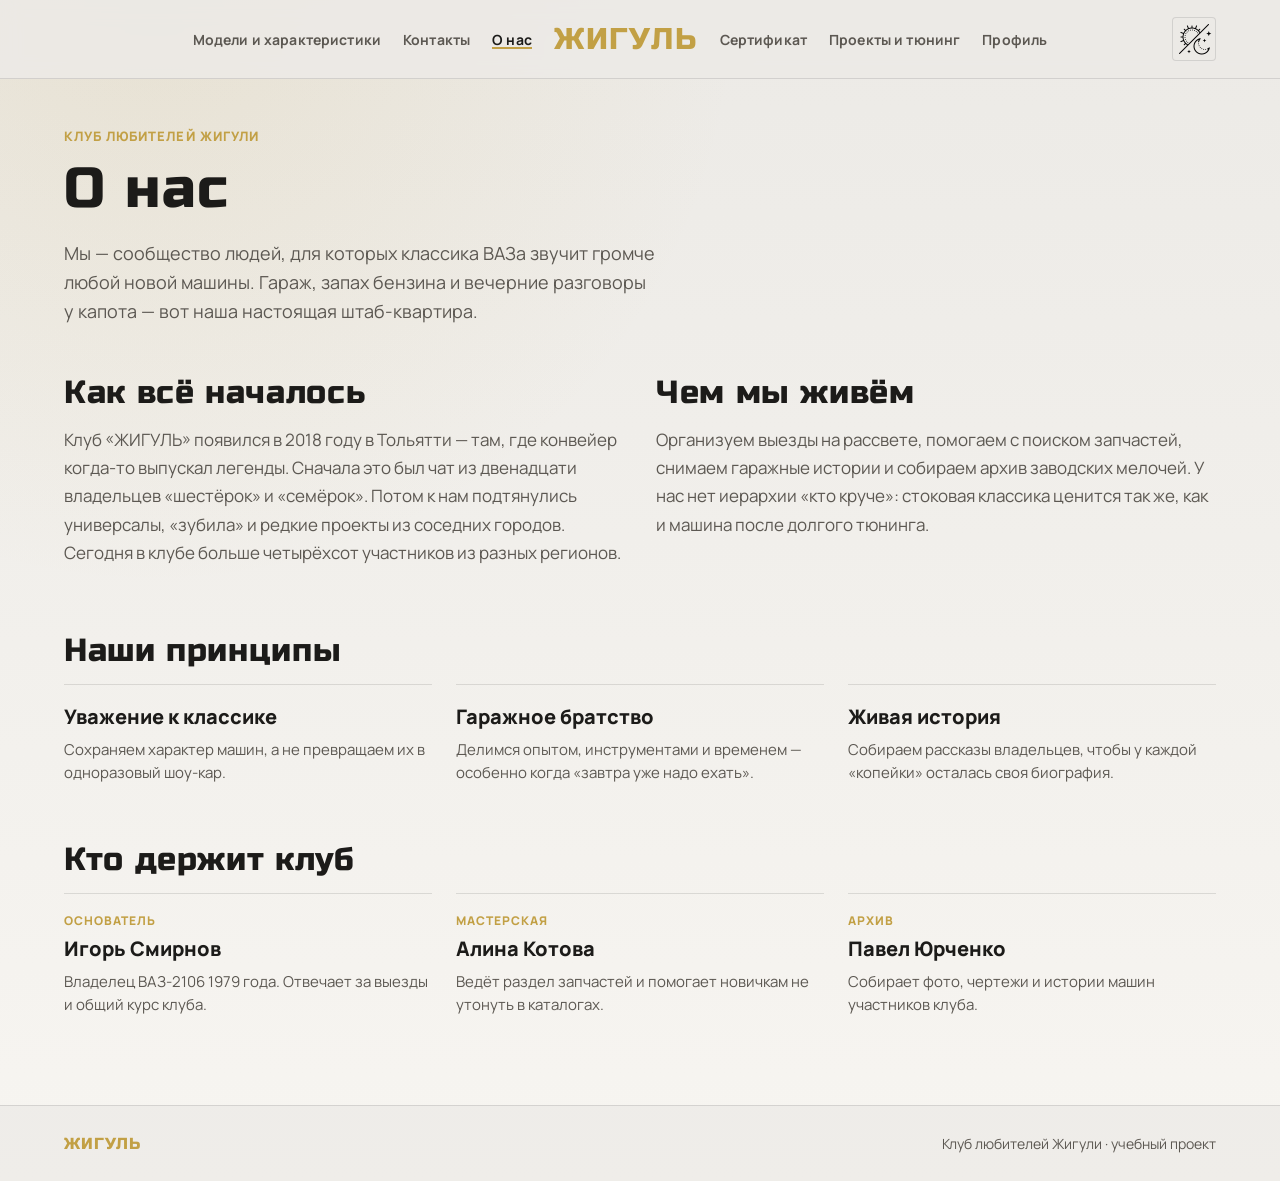
==== html/about.html @ 9cc7e5f6 "Initial commit: Zhiguli club site" ====
<!DOCTYPE html>
<html lang="ru">

<head>
    <meta charset="UTF-8">
    <meta name="viewport" content="width=device-width, initial-scale=1.0">
    <title>О нас | Клуб любителей Жигули</title>
    <link rel="preconnect" href="https://fonts.googleapis.com">
    <link rel="preconnect" href="https://fonts.gstatic.com" crossorigin>
    <link href="https://fonts.googleapis.com/css2?family=Manrope:wght@400;500;700;800&family=Russo+One&display=swap"
        rel="stylesheet">
    <link rel="stylesheet" href="../css/style.css">
    <link rel="stylesheet" href="../css/pages.css">
</head>

<body>
    <header class="header">
        <div class="container header__inner">
            <nav class="header__nav" aria-label="Основная навигация">
                <a href="./main.html#models" class="header__link">Модели и характеристики</a>
                <a href="./contacts.html" class="header__link">Контакты</a>
                <a href="./about.html" class="header__link header__link--active">О нас</a>
                <a href="./main.html" class="header__logo">ЖИГУЛЬ</a>
                <a href="#" class="header__link">Сертификат</a>
                <a href="#" class="header__link">Проекты и тюнинг</a>
                <a href="./profil.html" class="header__link">Профиль</a>
            </nav>
            <button type="button" class="header__theme" id="themeBtn" aria-label="Сменить тему"></button>
        </div>
    </header>

    <main class="main">
        <section class="page">
            <div class="container">
                <p class="page__eyebrow">Клуб любителей Жигули</p>
                <h1 class="page__title">О нас</h1>
                <p class="page__lead">
                    Мы — сообщество людей, для которых классика ВАЗа звучит громче
                    любой новой машины. Гараж, запах бензина и вечерние разговоры
                    у капота — вот наша настоящая штаб-квартира.
                </p>
            </div>
        </section>

        <section class="story">
            <div class="container story__grid">
                <article class="story__block">
                    <h2 class="story__title">Как всё началось</h2>
                    <p class="story__text">
                        Клуб «ЖИГУЛЬ» появился в 2018 году в Тольятти — там, где
                        конвейер когда-то выпускал легенды. Сначала это был чат
                        из двенадцати владельцев «шестёрок» и «семёрок». Потом
                        к нам подтянулись универсалы, «зубила» и редкие проекты
                        из соседних городов. Сегодня в клубе больше четырёхсот
                        участников из разных регионов.
                    </p>
                </article>

                <article class="story__block">
                    <h2 class="story__title">Чем мы живём</h2>
                    <p class="story__text">
                        Организуем выезды на рассвете, помогаем с поиском запчастей,
                        снимаем гаражные истории и собираем архив заводских мелочей.
                        У нас нет иерархии «кто круче»: стоковая классика ценится
                        так же, как и машина после долгого тюнинга.
                    </p>
                </article>
            </div>
        </section>

        <section class="values">
            <div class="container">
                <h2 class="values__title">Наши принципы</h2>
                <ul class="values__list">
                    <li class="values__item">
                        <h3 class="values__name">Уважение к классике</h3>
                        <p class="values__text">Сохраняем характер машин, а не превращаем их в одноразовый шоу-кар.</p>
                    </li>
                    <li class="values__item">
                        <h3 class="values__name">Гаражное братство</h3>
                        <p class="values__text">Делимся опытом, инструментами и временем — особенно когда «завтра уже надо ехать».</p>
                    </li>
                    <li class="values__item">
                        <h3 class="values__name">Живая история</h3>
                        <p class="values__text">Собираем рассказы владельцев, чтобы у каждой «копейки» осталась своя биография.</p>
                    </li>
                </ul>
            </div>
        </section>

        <section class="team">
            <div class="container">
                <h2 class="team__title">Кто держит клуб</h2>
                <ul class="team__list">
                    <li class="team__item">
                        <p class="team__role">Основатель</p>
                        <h3 class="team__name">Игорь Смирнов</h3>
                        <p class="team__text">Владелец ВАЗ-2106 1979 года. Отвечает за выезды и общий курс клуба.</p>
                    </li>
                    <li class="team__item">
                        <p class="team__role">Мастерская</p>
                        <h3 class="team__name">Алина Котова</h3>
                        <p class="team__text">Ведёт раздел запчастей и помогает новичкам не утонуть в каталогах.</p>
                    </li>
                    <li class="team__item">
                        <p class="team__role">Архив</p>
                        <h3 class="team__name">Павел Юрченко</h3>
                        <p class="team__text">Собирает фото, чертежи и истории машин участников клуба.</p>
                    </li>
                </ul>
            </div>
        </section>
    </main>

    <footer class="footer">
        <div class="container footer__inner">
            <span class="footer__brand">ЖИГУЛЬ</span>
            <span class="footer__note">Клуб любителей Жигули · учебный проект</span>
        </div>
    </footer>

    <script src="../js/theme.js"></script>
</body>

</html>
---- css/style.css ----
:root {
    --bg: #eceae6;
    --bg-elevated: #f7f5f1;
    --text: #1c1b19;
    --text-muted: #5c5852;
    --accent: #c2a045;
    --accent-strong: #a8862f;
    --line: rgba(28, 27, 25, 0.12);
    --header-bg: rgba(236, 234, 230, 0.88);
    --font-display: "Russo One", sans-serif;
    --font-body: "Manrope", sans-serif;
    --shadow: 0 18px 40px rgba(0, 0, 0, 0.22);
    --radius: 4px;
}

body.theme--dark {
    --bg: #141312;
    --bg-elevated: #1d1c1a;
    --text: #f2efe8;
    --text-muted: #b0aaa0;
    --accent: #d4af37;
    --accent-strong: #e0c15c;
    --line: rgba(242, 239, 232, 0.12);
    --header-bg: rgba(20, 19, 18, 0.86);
}

* {
    box-sizing: border-box;
}

html {
    scroll-behavior: smooth;
}

body {
    margin: 0;
    font-family: var(--font-body);
    color: var(--text);
    background:
        radial-gradient(circle at 12% 0%, rgba(194, 160, 69, 0.12), transparent 36%),
        linear-gradient(180deg, var(--bg) 0%, var(--bg-elevated) 100%);
    min-height: 100vh;
    transition: background-color 0.25s ease, color 0.25s ease;
}

img {
    max-width: 100%;
    display: block;
}

a {
    text-decoration: none;
    color: inherit;
}

.container {
    width: 100%;
    max-width: 1200px;
    margin: 0 auto;
    padding: 0 24px;
    position: relative;
}

/* Header */

.header {
    position: sticky;
    top: 0;
    z-index: 20;
    background: var(--header-bg);
    backdrop-filter: blur(10px);
    border-bottom: 1px solid var(--line);
}

.header__inner {
    display: flex;
    align-items: center;
    justify-content: center;
    min-height: 78px;
    gap: 16px;
    padding-right: 64px;
}

.header__nav {
    display: flex;
    align-items: center;
    justify-content: center;
    flex-wrap: wrap;
    gap: 14px 22px;
}

.header__logo {
    font-family: var(--font-display);
    font-size: 30px;
    letter-spacing: 0.06em;
    color: var(--accent);
    transition: transform 0.25s ease, color 0.2s ease;
}

.header__logo:hover {
    transform: translateY(-1px);
    color: var(--accent-strong);
}

.header__link {
    font-size: 14px;
    font-weight: 700;
    letter-spacing: 0.01em;
    color: var(--text-muted);
    transition: color 0.2s ease, transform 0.2s ease;
    white-space: nowrap;
}

.header__link:hover {
    color: var(--text);
    transform: translateY(-1px);
}

.header__link--active {
    color: var(--text);
    box-shadow: inset 0 -2px 0 var(--accent);
}

.header__theme {
    position: absolute;
    right: 24px;
    top: 50%;
    transform: translateY(-50%);
    width: 44px;
    height: 44px;
    border: 1px solid var(--line);
    border-radius: var(--radius);
    background-color: transparent;
    background-image: url(../assets/icons8-день-и-ночь-80.png);
    background-size: 40px 40px;
    background-repeat: no-repeat;
    background-position: center;
    cursor: pointer;
    transition: border-color 0.2s ease, transform 0.2s ease;
}

.header__theme:hover {
    border-color: var(--accent);
    transform: translateY(-50%) scale(1.04);
}

/* Hero */

.hero {
    padding: 36px 0 28px;
}

.hero__container {
    display: grid;
    grid-template-columns: minmax(0, 1.35fr) minmax(280px, 0.9fr);
    gap: 40px;
    align-items: center;
}

.hero__slider {
    min-width: 0;
}

.hero__content {
    max-width: 420px;
}

.hero__brand {
    margin: 0 0 10px;
    font-family: var(--font-display);
    font-size: clamp(40px, 5vw, 64px);
    line-height: 0.95;
    letter-spacing: 0.04em;
    color: var(--accent);
    animation: riseIn 0.7s ease both;
}

.hero__title {
    margin: 0 0 14px;
    font-family: var(--font-display);
    font-size: clamp(26px, 3vw, 36px);
    font-weight: 400;
    letter-spacing: 0.02em;
    animation: riseIn 0.7s ease 0.06s both;
}

.hero__lead {
    margin: 0;
    font-size: 17px;
    line-height: 1.55;
    color: var(--text-muted);
    animation: riseIn 0.7s ease 0.12s both;
}

.hero__actions {
    margin-top: 24px;
    animation: riseIn 0.7s ease 0.18s both;
}

.hero__btn {
    display: inline-flex;
    align-items: center;
    justify-content: center;
    min-height: 46px;
    padding: 0 20px;
    border: 1px solid var(--accent);
    background: var(--accent);
    color: #17150f;
    font-size: 14px;
    font-weight: 800;
    letter-spacing: 0.04em;
    text-transform: uppercase;
    transition: background-color 0.2s ease, color 0.2s ease, transform 0.2s ease;
}

.hero__btn:hover {
    background: transparent;
    color: var(--text);
    transform: translateY(-2px);
}

/* Slider */

.slider {
    position: relative;
    overflow: hidden;
    box-shadow: var(--shadow);
    background: #111;
}

.slider__track {
    display: flex;
    transition: transform 0.7s cubic-bezier(0.22, 1, 0.36, 1);
}

.slider__slide {
    position: relative;
    min-width: 100%;
    overflow: hidden;
}

.slider__slide img {
    width: 100%;
    aspect-ratio: 16 / 10;
    object-fit: cover;
    object-position: center;
    transform: scale(1.03);
    transition: transform 5s ease;
}

.slider__slide--active img {
    transform: scale(1);
}

.slider__pagination {
    position: absolute;
    right: 16px;
    bottom: 16px;
    display: flex;
    gap: 8px;
    z-index: 2;
}

.slider__bar {
    width: 56px;
    height: 3px;
    padding: 0;
    border: none;
    border-radius: 999px;
    background: rgba(255, 255, 255, 0.35);
    overflow: hidden;
    cursor: pointer;
}

.slider__bar::after {
    content: "";
    display: block;
    width: 0;
    height: 100%;
    background: #fff;
}

.slider__bar--active::after {
    animation: fillBar 4s linear forwards;
}

.slider__name {
    margin: 12px 0 0;
    font-size: 13px;
    font-weight: 700;
    letter-spacing: 0.06em;
    text-transform: uppercase;
    color: var(--text-muted);
}

@keyframes fillBar {
    from {
        width: 0;
    }

    to {
        width: 100%;
    }
}

@keyframes riseIn {
    from {
        opacity: 0;
        transform: translateY(14px);
    }

    to {
        opacity: 1;
        transform: translateY(0);
    }
}

/* Models */

.models {
    padding: 64px 0 48px;
}

.models__title,
.about__title {
    margin: 0 0 12px;
    font-family: var(--font-display);
    font-size: clamp(28px, 4vw, 40px);
    font-weight: 400;
    letter-spacing: 0.03em;
}

.models__lead,
.about__text {
    margin: 0;
    max-width: 52ch;
    font-size: 18px;
    line-height: 1.6;
    color: var(--text-muted);
}

.models__list {
    list-style: none;
    margin: 36px 0 0;
    padding: 0;
    display: grid;
    grid-template-columns: repeat(3, minmax(0, 1fr));
    gap: 28px;
}

.models__link {
    display: grid;
    gap: 12px;
    transition: transform 0.25s ease;
}

.models__link:hover {
    transform: translateY(-6px);
}

.models__image {
    width: 100%;
    aspect-ratio: 4 / 3;
    object-fit: cover;
    box-shadow: var(--shadow);
    filter: saturate(0.92);
    transition: filter 0.25s ease, box-shadow 0.25s ease;
}

.models__link:hover .models__image {
    filter: saturate(1.05);
    box-shadow: 0 22px 48px rgba(0, 0, 0, 0.28);
}

.models__name {
    font-family: var(--font-display);
    font-size: 22px;
    letter-spacing: 0.03em;
}

.models__meta {
    font-size: 14px;
    font-weight: 500;
    color: var(--text-muted);
}

/* About */

.about {
    padding: 24px 0 88px;
}

.about__inner {
    padding-top: 40px;
    border-top: 1px solid var(--line);
}

.about__btn {
    display: inline-flex;
    align-items: center;
    justify-content: center;
    margin-top: 24px;
    min-height: 46px;
    padding: 0 20px;
    border: 1px solid var(--accent);
    background: var(--accent);
    color: #17150f;
    font-size: 14px;
    font-weight: 800;
    letter-spacing: 0.04em;
    text-transform: uppercase;
    transition: background-color 0.2s ease, color 0.2s ease, transform 0.2s ease;
}

.about__btn:hover {
    background: transparent;
    color: var(--text);
    transform: translateY(-2px);
}

/* Footer */

.footer {
    border-top: 1px solid var(--line);
    padding: 28px 0;
    background: rgba(0, 0, 0, 0.03);
}

body.theme--dark .footer {
    background: rgba(255, 255, 255, 0.02);
}

.footer__inner {
    display: flex;
    align-items: center;
    justify-content: space-between;
    gap: 16px;
    flex-wrap: wrap;
}

.footer__brand {
    font-family: var(--font-display);
    letter-spacing: 0.06em;
    color: var(--accent);
}

.footer__note {
    font-size: 14px;
    color: var(--text-muted);
}

@media (max-width: 1100px) {
    .header__link {
        font-size: 13px;
    }

    .header__nav {
        gap: 10px 14px;
    }
}

@media (max-width: 960px) {
    .hero__container {
        grid-template-columns: 1fr;
        gap: 28px;
    }

    .hero__content {
        max-width: none;
    }

    .models__list {
        grid-template-columns: 1fr;
    }
}

@media (max-width: 720px) {
    .header__inner {
        justify-content: flex-start;
        padding-right: 72px;
        min-height: auto;
        padding-top: 14px;
        padding-bottom: 14px;
    }

    .header__nav {
        justify-content: flex-start;
    }

    .header__logo {
        order: -1;
        width: 100%;
        font-size: 24px;
    }

    .header__theme {
        right: 16px;
        top: 22px;
        transform: none;
    }

    .header__theme:hover {
        transform: scale(1.04);
    }
}

@media (prefers-reduced-motion: reduce) {
    html {
        scroll-behavior: auto;
    }

    .hero__brand,
    .hero__title,
    .hero__lead,
    .hero__actions,
    .slider__track,
    .slider__slide img,
    .models__link,
    .models__image {
        animation: none !important;
        transition: none !important;
    }
}
---- css/pages.css ----
.page {
    padding: 48px 0 24px;
}

.page__eyebrow {
    margin: 0 0 10px;
    font-size: 13px;
    font-weight: 800;
    letter-spacing: 0.08em;
    text-transform: uppercase;
    color: var(--accent);
}

.page__title {
    margin: 0 0 16px;
    font-family: var(--font-display);
    font-size: clamp(36px, 5vw, 56px);
    font-weight: 400;
    letter-spacing: 0.03em;
}

.page__lead {
    margin: 0;
    max-width: 54ch;
    font-size: 18px;
    line-height: 1.6;
    color: var(--text-muted);
}

/* About */

.story {
    padding: 24px 0 16px;
}

.story__grid {
    display: grid;
    grid-template-columns: repeat(2, minmax(0, 1fr));
    gap: 32px;
}

.story__title,
.values__title,
.team__title,
.contacts__title,
.feedback__title {
    margin: 0 0 14px;
    font-family: var(--font-display);
    font-size: clamp(24px, 3vw, 32px);
    font-weight: 400;
    letter-spacing: 0.02em;
}

.story__text {
    margin: 0;
    font-size: 17px;
    line-height: 1.65;
    color: var(--text-muted);
}

.values {
    padding: 48px 0;
}

.values__list,
.team__list,
.contacts__list {
    list-style: none;
    margin: 0;
    padding: 0;
}

.values__list {
    display: grid;
    grid-template-columns: repeat(3, minmax(0, 1fr));
    gap: 24px;
    margin-top: 8px;
}

.values__item,
.team__item {
    padding-top: 18px;
    border-top: 1px solid var(--line);
}

.values__name,
.team__name {
    margin: 0 0 8px;
    font-size: 20px;
    font-weight: 800;
}

.values__text,
.team__text {
    margin: 0;
    font-size: 15px;
    line-height: 1.55;
    color: var(--text-muted);
}

.team {
    padding: 8px 0 88px;
}

.team__list {
    display: grid;
    grid-template-columns: repeat(3, minmax(0, 1fr));
    gap: 24px;
    margin-top: 8px;
}

.team__role {
    margin: 0 0 6px;
    font-size: 12px;
    font-weight: 800;
    letter-spacing: 0.08em;
    text-transform: uppercase;
    color: var(--accent);
}

/* Contacts */

.contacts {
    padding: 24px 0 88px;
}

.contacts__grid {
    display: grid;
    grid-template-columns: minmax(0, 1fr) minmax(280px, 420px);
    gap: 40px;
    align-items: start;
}

.contacts__item {
    padding: 16px 0;
    border-bottom: 1px solid var(--line);
    display: grid;
    gap: 6px;
}

.contacts__label {
    font-size: 12px;
    font-weight: 800;
    letter-spacing: 0.08em;
    text-transform: uppercase;
    color: var(--accent);
}

.contacts__value {
    font-size: 17px;
    font-weight: 600;
    line-height: 1.45;
}

.contacts__value--link {
    transition: color 0.2s ease;
}

.contacts__value--link:hover {
    color: var(--accent);
}

.contacts__note {
    margin-top: 24px;
    padding: 18px 0 0;
    border-top: 1px solid var(--line);
}

.contacts__note-text {
    margin: 0;
    font-size: 15px;
    line-height: 1.55;
    color: var(--text-muted);
}

.feedback {
    padding: 28px;
    border: 1px solid var(--line);
    background: var(--bg-elevated);
}

.feedback__group {
    margin-bottom: 16px;
}

.feedback__label {
    display: block;
    margin-bottom: 8px;
    font-size: 14px;
    font-weight: 700;
}

.feedback__input {
    width: 100%;
    padding: 12px 14px;
    border: 1px solid var(--line);
    border-radius: var(--radius);
    background: transparent;
    color: var(--text);
    font: inherit;
    transition: border-color 0.2s ease;
}

.feedback__input:focus {
    outline: none;
    border-color: var(--accent);
}

.feedback__select {
    cursor: pointer;
}

.feedback__textarea {
    min-height: 120px;
    resize: vertical;
}

.feedback__error {
    margin: 0 0 12px;
    color: #c44848;
    font-size: 14px;
}

.feedback__success {
    margin: 0 0 12px;
    color: #2f7a45;
    font-size: 14px;
    font-weight: 700;
}

body.theme--dark .feedback__error {
    color: #ff7b7b;
}

body.theme--dark .feedback__success {
    color: #7dcea0;
}

.feedback__submit {
    width: 100%;
    min-height: 48px;
    border: 1px solid var(--accent);
    background: var(--accent);
    color: #17150f;
    font: inherit;
    font-size: 14px;
    font-weight: 800;
    letter-spacing: 0.04em;
    text-transform: uppercase;
    cursor: pointer;
    transition: background-color 0.2s ease, color 0.2s ease, transform 0.2s ease;
}

.feedback__submit:hover {
    background: transparent;
    color: var(--text);
    transform: translateY(-1px);
}

@media (max-width: 960px) {
    .story__grid,
    .values__list,
    .team__list,
    .contacts__grid {
        grid-template-columns: 1fr;
    }
}
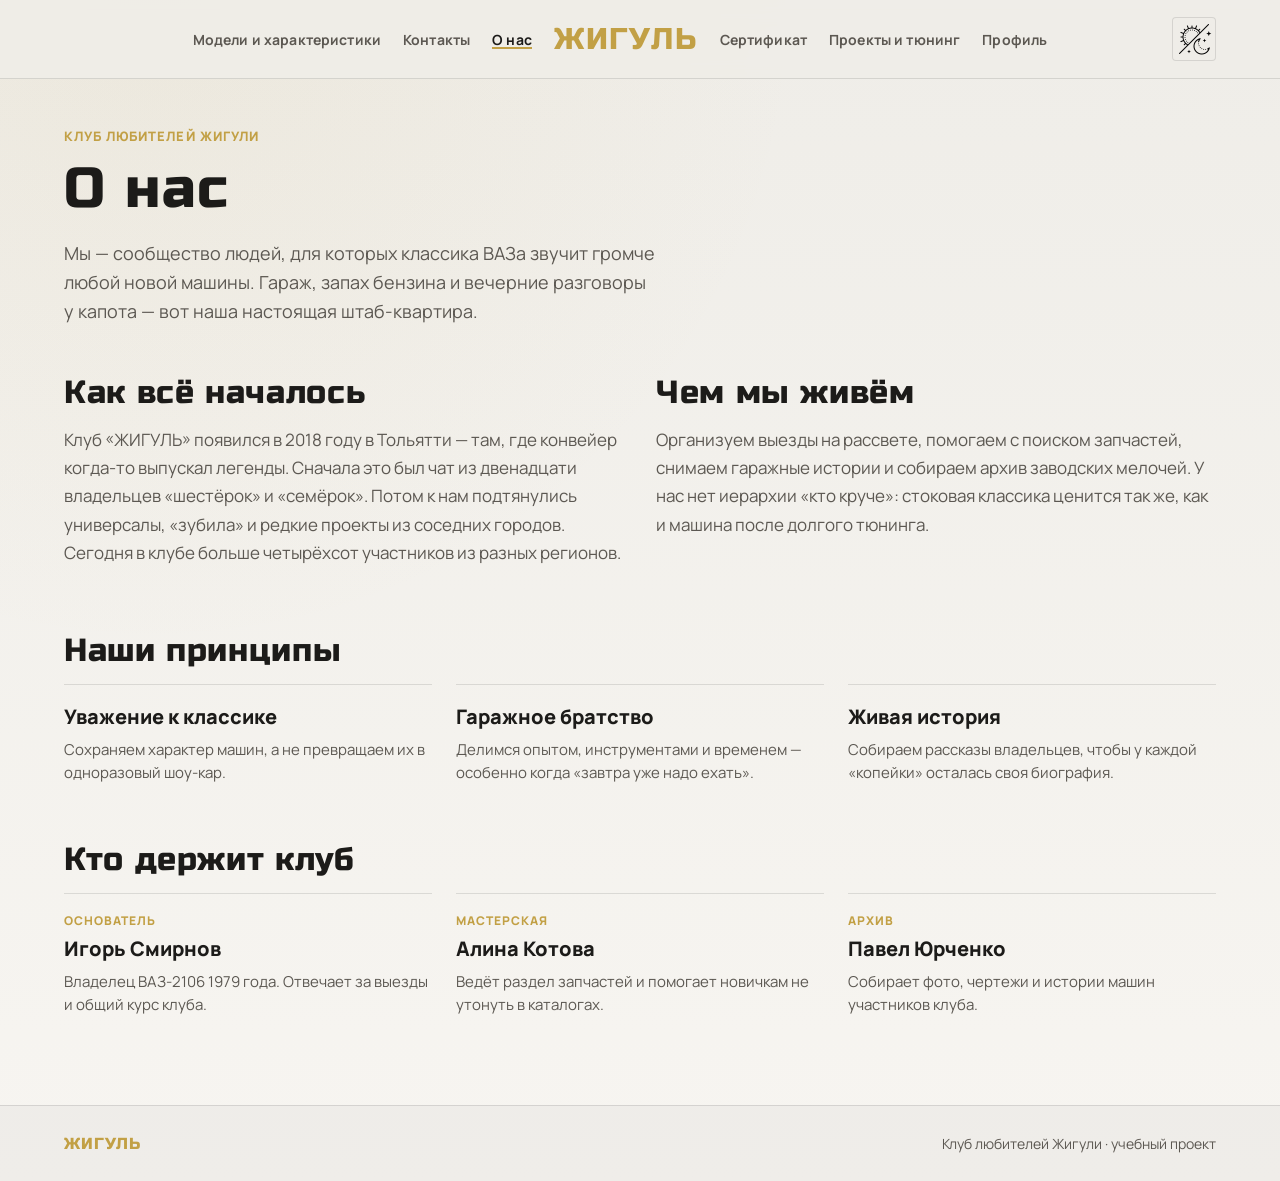
==== commit 395384d7: "Add PHP auth with MySQL, models catalog updates, and OSPanel setup. Co-authored-by: Cursor <cursorag" ====
--- a/html/about.html
+++ b/html/about.html
@@ -17,13 +17,13 @@
     <header class="header">
         <div class="container header__inner">
             <nav class="header__nav" aria-label="Основная навигация">
-                <a href="./main.html#models" class="header__link">Модели и характеристики</a>
+                <a href="./models.html" class="header__link">Модели и характеристики</a>
                 <a href="./contacts.html" class="header__link">Контакты</a>
                 <a href="./about.html" class="header__link header__link--active">О нас</a>
                 <a href="./main.html" class="header__logo">ЖИГУЛЬ</a>
                 <a href="#" class="header__link">Сертификат</a>
                 <a href="#" class="header__link">Проекты и тюнинг</a>
-                <a href="./profil.html" class="header__link">Профиль</a>
+                <a href="../backend/profile.php" class="header__link">Профиль</a>
             </nav>
             <button type="button" class="header__theme" id="themeBtn" aria-label="Сменить тему"></button>
         </div>
--- a/css/style.css
+++ b/css/style.css
@@ -1,12 +1,12 @@
 :root {
-    --bg: #eceae6;
+    --bg: #efede8;
     --bg-elevated: #f7f5f1;
     --text: #1c1b19;
     --text-muted: #5c5852;
     --accent: #c2a045;
     --accent-strong: #a8862f;
     --line: rgba(28, 27, 25, 0.12);
-    --header-bg: rgba(236, 234, 230, 0.88);
+    --header-bg: rgba(239, 237, 232, 0.92);
     --font-display: "Russo One", sans-serif;
     --font-body: "Manrope", sans-serif;
     --shadow: 0 18px 40px rgba(0, 0, 0, 0.22);
@@ -37,7 +37,7 @@
     font-family: var(--font-body);
     color: var(--text);
     background:
-        radial-gradient(circle at 12% 0%, rgba(194, 160, 69, 0.12), transparent 36%),
+        radial-gradient(circle at 12% 0%, rgba(194, 160, 69, 0.07), transparent 40%),
         linear-gradient(180deg, var(--bg) 0%, var(--bg-elevated) 100%);
     min-height: 100vh;
     transition: background-color 0.25s ease, color 0.25s ease;
@@ -61,7 +61,7 @@
     position: relative;
 }
 
-/* Header */
+
 
 .header {
     position: sticky;
@@ -144,7 +144,6 @@
     transform: translateY(-50%) scale(1.04);
 }
 
-/* Hero */
 
 .hero {
     padding: 36px 0 28px;
@@ -219,7 +218,7 @@
     transform: translateY(-2px);
 }
 
-/* Slider */
+
 
 .slider {
     position: relative;
@@ -315,7 +314,6 @@
     }
 }
 
-/* Models */
 
 .models {
     padding: 64px 0 48px;
@@ -372,6 +370,14 @@
     box-shadow: 0 22px 48px rgba(0, 0, 0, 0.28);
 }
 
+.models__image[src*="2112белая"] {
+    filter: contrast(1.0) saturate(0.85) brightness(1.04);
+}
+
+.models__link:hover .models__image[src*="2112белая"] {
+    filter: contrast(0.86) saturate(0.88) brightness(1.04);
+}
+
 .models__name {
     font-family: var(--font-display);
     font-size: 22px;
@@ -384,7 +390,7 @@
     color: var(--text-muted);
 }
 
-/* About */
+
 
 .about {
     padding: 24px 0 88px;
@@ -418,7 +424,7 @@
     transform: translateY(-2px);
 }
 
-/* Footer */
+
 
 .footer {
     border-top: 1px solid var(--line);
--- a/css/pages.css
+++ b/css/pages.css
@@ -26,8 +26,6 @@
     line-height: 1.6;
     color: var(--text-muted);
 }
-
-/* About */
 
 .story {
     padding: 24px 0 16px;
@@ -118,8 +116,6 @@
     color: var(--accent);
 }
 
-/* Contacts */
-
 .contacts {
     padding: 24px 0 88px;
 }
@@ -257,11 +253,250 @@
     transform: translateY(-1px);
 }
 
+.catalog-nav {
+    padding: 8px 0 0;
+}
+
+.catalog-nav__list {
+    list-style: none;
+    margin: 0;
+    padding: 0;
+    display: flex;
+    flex-wrap: wrap;
+    gap: 12px 20px;
+}
+
+.catalog-nav__link {
+    font-size: 14px;
+    font-weight: 800;
+    letter-spacing: 0.04em;
+    text-transform: uppercase;
+    color: var(--text-muted);
+    transition: color 0.2s ease, transform 0.2s ease;
+}
+
+.catalog-nav__link:hover {
+    color: var(--accent);
+    transform: translateY(-1px);
+}
+
+.catalog-index {
+    padding: 28px 0 8px;
+}
+
+.catalog-index__list {
+    list-style: none;
+    margin: 0;
+    padding: 18px 0 0;
+    border-top: 1px solid var(--line);
+    display: flex;
+    flex-wrap: wrap;
+    gap: 10px 12px;
+}
+
+.catalog-index__link {
+    display: inline-flex;
+    align-items: center;
+    justify-content: center;
+    min-width: 64px;
+    min-height: 36px;
+    padding: 0 12px;
+    border-bottom: 1px solid var(--line);
+    font-size: 14px;
+    font-weight: 800;
+    letter-spacing: 0.04em;
+    color: var(--text-muted);
+    transition: color 0.2s ease, border-color 0.2s ease, transform 0.2s ease;
+}
+
+.catalog-index__link:hover {
+    color: var(--text);
+    border-color: var(--accent);
+    transform: translateY(-1px);
+}
+
+.catalog-family {
+    padding: 48px 0 24px;
+    scroll-margin-top: 96px;
+}
+
+.catalog-family:last-of-type {
+    padding-bottom: 88px;
+}
+
+.catalog-family__title {
+    margin: 0 0 12px;
+    font-family: var(--font-display);
+    font-size: clamp(28px, 4vw, 40px);
+    font-weight: 400;
+    letter-spacing: 0.03em;
+}
+
+.catalog-family__lead {
+    margin: 0 0 36px;
+    max-width: 54ch;
+    font-size: 17px;
+    line-height: 1.6;
+    color: var(--text-muted);
+}
+
+.spec {
+    display: grid;
+    grid-template-columns: minmax(0, 1.05fr) minmax(280px, 1fr);
+    gap: 36px;
+    align-items: start;
+    padding: 36px 0;
+    border-top: 1px solid var(--line);
+    scroll-margin-top: 96px;
+}
+
+.spec:first-of-type {
+    border-top: none;
+    padding-top: 0;
+}
+
+.spec__image {
+    width: 100%;
+    aspect-ratio: 16 / 10;
+    object-fit: cover;
+    box-shadow: var(--shadow);
+    filter: saturate(0.92);
+    transition: filter 0.25s ease, box-shadow 0.25s ease;
+}
+
+.spec:hover .spec__image {
+    filter: saturate(1.05);
+    box-shadow: 0 22px 48px rgba(0, 0, 0, 0.28);
+}
+
+.spec__image[src*="2112белая"] {
+    filter: contrast(0.82) saturate(0.78) brightness(1.04);
+}
+
+.spec:hover .spec__image[src*="2112белая"] {
+    filter: contrast(0.86) saturate(0.88) brightness(1.04);
+}
+
+.spec__tag {
+    margin: 0 0 10px;
+    font-size: 12px;
+    font-weight: 800;
+    letter-spacing: 0.08em;
+    text-transform: uppercase;
+    color: var(--accent);
+}
+
+.spec__name {
+    margin: 0 0 12px;
+    font-family: var(--font-display);
+    font-size: clamp(26px, 3vw, 34px);
+    font-weight: 400;
+    letter-spacing: 0.03em;
+}
+
+.spec__text {
+    margin: 0 0 24px;
+    max-width: 48ch;
+    font-size: 16px;
+    line-height: 1.6;
+    color: var(--text-muted);
+}
+
+.spec__grid {
+    margin: 0;
+    display: grid;
+    grid-template-columns: repeat(2, minmax(0, 1fr));
+    gap: 0;
+}
+
+.spec__row {
+    display: grid;
+    grid-template-columns: minmax(0, 0.9fr) minmax(0, 1.1fr);
+    gap: 12px;
+    padding: 12px 0;
+    border-top: 1px solid var(--line);
+}
+
+.spec__row dt {
+    margin: 0;
+    font-size: 12px;
+    font-weight: 800;
+    letter-spacing: 0.06em;
+    text-transform: uppercase;
+    color: var(--text-muted);
+}
+
+.spec__row dd {
+    margin: 0;
+    font-size: 15px;
+    font-weight: 600;
+    line-height: 1.4;
+}
+
+.to-top {
+    position: fixed;
+    right: 24px;
+    bottom: 24px;
+    z-index: 30;
+    width: 48px;
+    height: 48px;
+    padding: 0;
+    border: 1px solid var(--accent);
+    border-radius: var(--radius);
+    background: var(--accent);
+    color: #17150f;
+    cursor: pointer;
+    opacity: 0;
+    visibility: hidden;
+    pointer-events: none;
+    transform: translateY(8px);
+    transition: opacity 0.2s ease, transform 0.2s ease, visibility 0.2s ease, background-color 0.2s ease, color 0.2s ease;
+}
+
+.to-top--visible {
+    opacity: 1;
+    visibility: visible;
+    pointer-events: auto;
+    transform: translateY(0);
+}
+
+.to-top:hover {
+    background: transparent;
+    color: var(--text);
+}
+
+.to-top__icon {
+    width: 22px;
+    height: 22px;
+    fill: currentColor;
+}
+
+@media (max-width: 720px) {
+    .to-top {
+        right: 16px;
+        bottom: 16px;
+    }
+}
+
 @media (max-width: 960px) {
     .story__grid,
     .values__list,
     .team__list,
-    .contacts__grid {
+    .contacts__grid,
+    .spec {
         grid-template-columns: 1fr;
     }
-}
+
+    .spec__grid {
+        grid-template-columns: 1fr;
+    }
+}
+
+@media (prefers-reduced-motion: reduce) {
+    .catalog-nav__link,
+    .catalog-index__link,
+    .spec__image,
+    .to-top {
+        transition: none !important;
+    }
+}
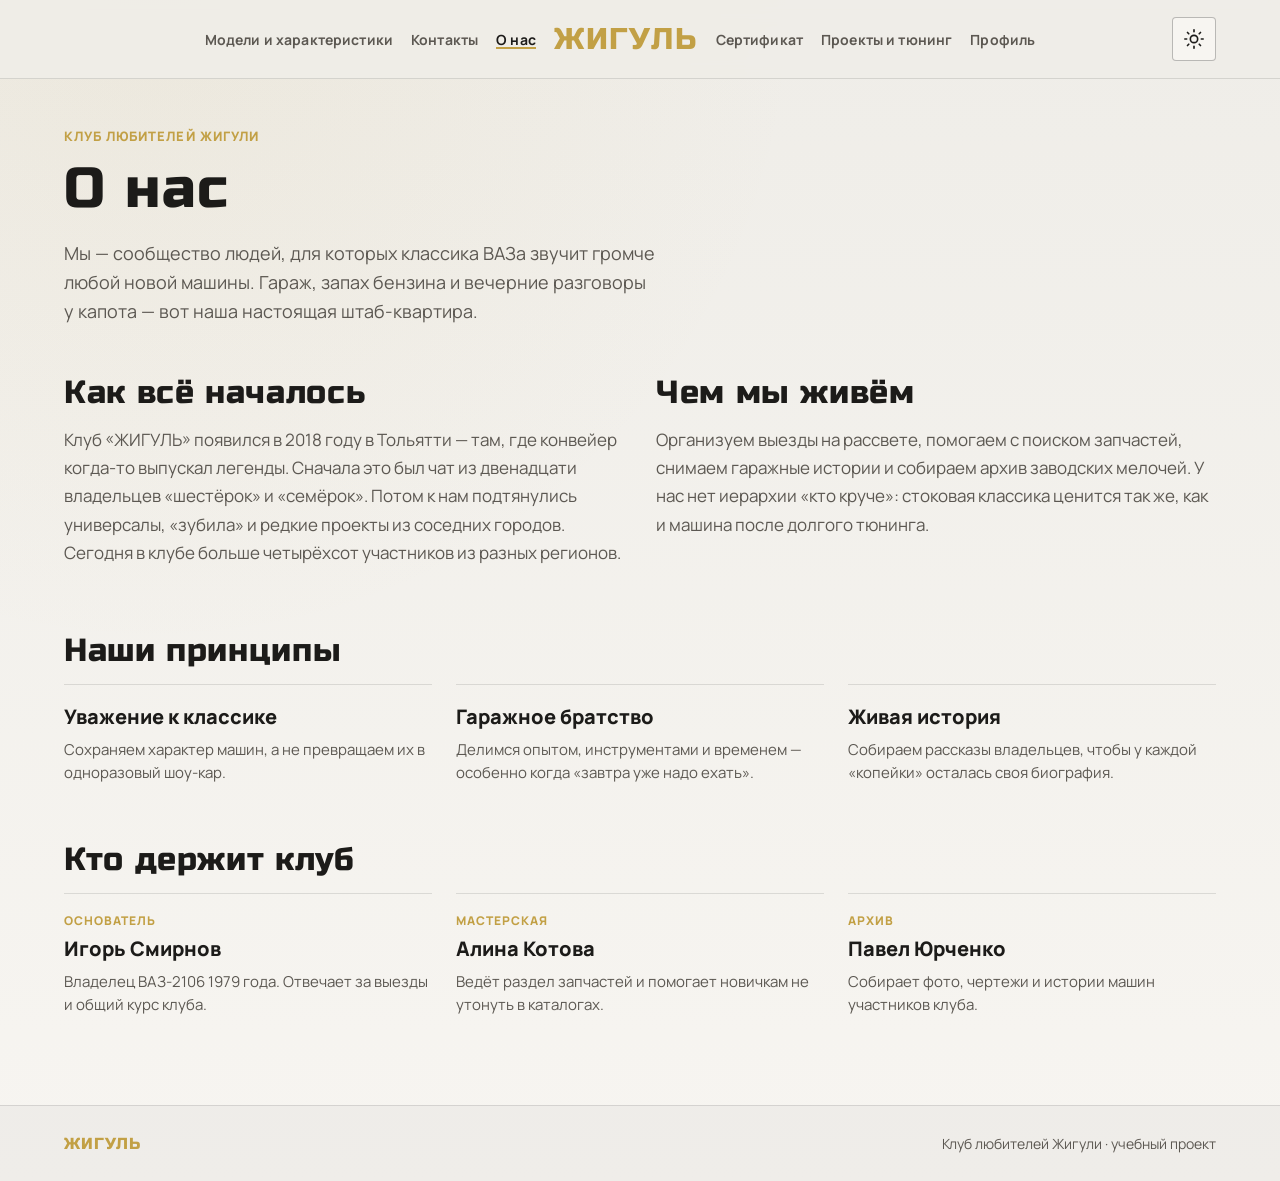
==== commit d0cefde6: "Add projects gallery, theme fix, and OSPanel Nginx setup. Includes the tuning/projects page with fil" ====
--- a/html/about.html
+++ b/html/about.html
@@ -21,8 +21,8 @@
                 <a href="./contacts.html" class="header__link">Контакты</a>
                 <a href="./about.html" class="header__link header__link--active">О нас</a>
                 <a href="./main.html" class="header__logo">ЖИГУЛЬ</a>
-                <a href="#" class="header__link">Сертификат</a>
-                <a href="#" class="header__link">Проекты и тюнинг</a>
+                <a href="./certificate.html" class="header__link">Сертификат</a>
+                <a href="./projects.html" class="header__link">Проекты и тюнинг</a>
                 <a href="../backend/profile.php" class="header__link">Профиль</a>
             </nav>
             <button type="button" class="header__theme" id="themeBtn" aria-label="Сменить тему"></button>
--- a/css/style.css
+++ b/css/style.css
@@ -79,6 +79,7 @@
     min-height: 78px;
     gap: 16px;
     padding-right: 64px;
+    overflow: visible;
 }
 
 .header__nav {
@@ -86,7 +87,8 @@
     align-items: center;
     justify-content: center;
     flex-wrap: wrap;
-    gap: 14px 22px;
+    gap: 12px 18px;
+    max-width: 100%;
 }
 
 .header__logo {
@@ -128,20 +130,33 @@
     transform: translateY(-50%);
     width: 44px;
     height: 44px;
-    border: 1px solid var(--line);
+    padding: 0;
+    border: 1px solid rgba(28, 27, 25, 0.28);
     border-radius: var(--radius);
-    background-color: transparent;
-    background-image: url(../assets/icons8-день-и-ночь-80.png);
-    background-size: 40px 40px;
+    background-color: var(--bg-elevated);
+    background-image: url("data:image/svg+xml,%3Csvg xmlns='http://www.w3.org/2000/svg' viewBox='0 0 24 24' fill='none' stroke='%231c1b19' stroke-width='1.8' stroke-linecap='round' stroke-linejoin='round'%3E%3Ccircle cx='12' cy='12' r='4'/%3E%3Cpath d='M12 2v2M12 20v2M4.9 4.9l1.4 1.4M17.7 17.7l1.4 1.4M2 12h2M20 12h2M4.9 19.1l1.4-1.4M17.7 6.3l1.4-1.4'/%3E%3C/svg%3E");
+    background-size: 22px 22px;
     background-repeat: no-repeat;
     background-position: center;
     cursor: pointer;
-    transition: border-color 0.2s ease, transform 0.2s ease;
+    transition: border-color 0.2s ease, transform 0.2s ease, background-color 0.2s ease, background-image 0.2s ease;
 }
 
 .header__theme:hover {
     border-color: var(--accent);
     transform: translateY(-50%) scale(1.04);
+}
+
+body.theme--dark .header__theme {
+    border-color: #d4af37;
+    background-color: #3a3428;
+    background-image: url("data:image/svg+xml,%3Csvg xmlns='http://www.w3.org/2000/svg' viewBox='0 0 24 24' fill='none' stroke='%23f2efe8' stroke-width='2' stroke-linecap='round' stroke-linejoin='round'%3E%3Cpath d='M21 14.5A8.5 8.5 0 1 1 9.5 3a7 7 0 0 0 11.5 11.5z'/%3E%3C/svg%3E");
+    box-shadow: 0 0 0 2px rgba(212, 175, 55, 0.25);
+}
+
+body.theme--dark .header__theme:hover {
+    border-color: #e0c15c;
+    background-color: #4a4232;
 }
 
 
--- a/css/pages.css
+++ b/css/pages.css
@@ -478,12 +478,167 @@
     }
 }
 
+.projects-filter {
+    padding: 8px 0 0;
+}
+
+.projects-filter__list {
+    list-style: none;
+    margin: 0;
+    padding: 0;
+    display: flex;
+    flex-wrap: wrap;
+    gap: 12px 20px;
+}
+
+.projects-filter__btn {
+    padding: 0;
+    border: 0;
+    background: transparent;
+    font: inherit;
+    font-size: 14px;
+    font-weight: 800;
+    letter-spacing: 0.04em;
+    text-transform: uppercase;
+    color: var(--text-muted);
+    cursor: pointer;
+    transition: color 0.2s ease, transform 0.2s ease;
+}
+
+.projects-filter__btn:hover,
+.projects-filter__btn--active {
+    color: var(--accent);
+}
+
+.projects-filter__btn:hover {
+    transform: translateY(-1px);
+}
+
+.projects {
+    padding: 36px 0 24px;
+}
+
+.projects__list {
+    list-style: none;
+    margin: 0;
+    padding: 0;
+    display: grid;
+    grid-template-columns: repeat(2, minmax(0, 1fr));
+    gap: 40px 32px;
+}
+
+.project {
+    display: grid;
+    gap: 16px;
+}
+
+.project__image {
+    width: 100%;
+    aspect-ratio: 16 / 10;
+    object-fit: cover;
+    box-shadow: var(--shadow);
+    filter: saturate(0.92);
+    transition: filter 0.25s ease, box-shadow 0.25s ease, transform 0.25s ease;
+}
+
+.project:hover .project__image {
+    filter: saturate(1.05);
+    box-shadow: 0 22px 48px rgba(0, 0, 0, 0.28);
+    transform: translateY(-4px);
+}
+
+.project__tag {
+    margin: 0 0 8px;
+    font-size: 12px;
+    font-weight: 800;
+    letter-spacing: 0.08em;
+    text-transform: uppercase;
+    color: var(--accent);
+}
+
+.project__title {
+    margin: 0 0 8px;
+    font-family: var(--font-display);
+    font-size: clamp(22px, 2.6vw, 28px);
+    font-weight: 400;
+    letter-spacing: 0.03em;
+}
+
+.project__meta {
+    margin: 0 0 12px;
+    font-size: 14px;
+    font-weight: 600;
+    color: var(--text-muted);
+}
+
+.project__text {
+    margin: 0;
+    max-width: 46ch;
+    font-size: 16px;
+    line-height: 1.6;
+    color: var(--text-muted);
+}
+
+.projects__empty {
+    margin: 32px 0 0;
+    font-size: 16px;
+    color: var(--text-muted);
+}
+
+.projects-cta {
+    padding: 24px 0 88px;
+}
+
+.projects-cta__inner {
+    padding-top: 28px;
+    border-top: 1px solid var(--line);
+    max-width: 52ch;
+}
+
+.projects-cta__title {
+    margin: 0 0 12px;
+    font-family: var(--font-display);
+    font-size: clamp(24px, 3vw, 32px);
+    font-weight: 400;
+    letter-spacing: 0.02em;
+}
+
+.projects-cta__text {
+    margin: 0 0 20px;
+    font-size: 17px;
+    line-height: 1.6;
+    color: var(--text-muted);
+}
+
+.projects-cta__btn {
+    display: inline-flex;
+    align-items: center;
+    justify-content: center;
+    min-height: 48px;
+    padding: 0 22px;
+    border: 1px solid var(--accent);
+    background: var(--accent);
+    color: #17150f;
+    font-size: 14px;
+    font-weight: 800;
+    letter-spacing: 0.04em;
+    text-transform: uppercase;
+    transition: background-color 0.2s ease, color 0.2s ease, transform 0.2s ease;
+}
+
+.projects-cta__btn:hover {
+    background: transparent;
+    color: var(--text);
+    transform: translateY(-1px);
+}
+
 @media (max-width: 960px) {
     .story__grid,
     .values__list,
     .team__list,
     .contacts__grid,
-    .spec {
+    .spec,
+    .projects__list {
         grid-template-columns: 1fr;
     }
 
@@ -496,6 +651,9 @@
     .catalog-nav__link,
     .catalog-index__link,
     .spec__image,
+    .projects-filter__btn,
+    .project__image,
+    .projects-cta__btn,
     .to-top {
         transition: none !important;
     }
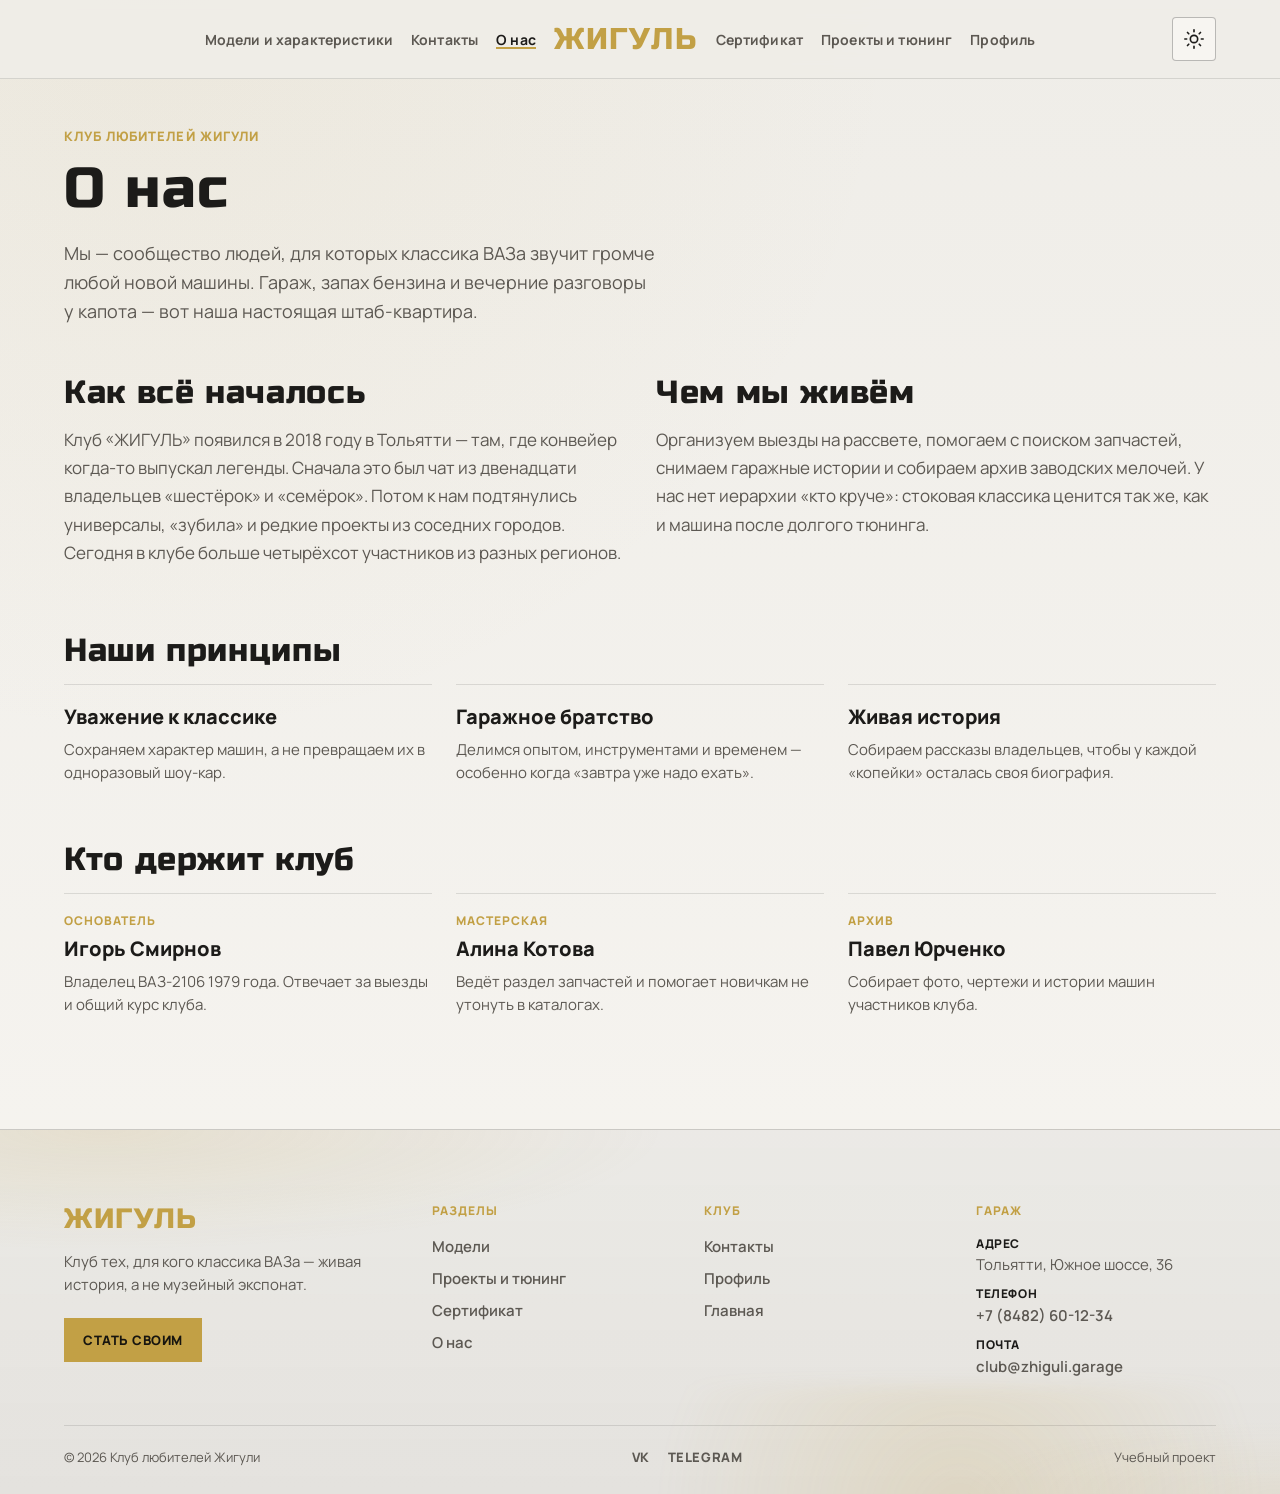
==== commit dce83f46: "Enrich profile and homepage, add a fuller site footer." ====
--- a/html/about.html
+++ b/html/about.html
@@ -113,10 +113,65 @@
     </main>
 
     <footer class="footer">
-        <div class="container footer__inner">
-            <span class="footer__brand">ЖИГУЛЬ</span>
-            <span class="footer__note">Клуб любителей Жигули · учебный проект</span>
+        <div class="container">
+            <div class="footer__grid">
+                <div class="footer__col footer__col--brand">
+                    <a href="./main.html" class="footer__brand">ЖИГУЛЬ</a>
+                    <p class="footer__tagline">
+                        Клуб тех, для кого классика ВАЗа — живая история,
+                        а не музейный экспонат.
+                    </p>
+                    <a href="../backend/profile.php" class="footer__cta">Стать своим</a>
+                </div>
+
+                <div class="footer__col">
+                    <p class="footer__col-title">Разделы</p>
+                    <ul class="footer__list">
+                        <li><a href="./models.html">Модели</a></li>
+                        <li><a href="./projects.html">Проекты и тюнинг</a></li>
+                        <li><a href="./certificate.html">Сертификат</a></li>
+                        <li><a href="./about.html">О нас</a></li>
+                    </ul>
+                </div>
+
+                <div class="footer__col">
+                    <p class="footer__col-title">Клуб</p>
+                    <ul class="footer__list">
+                        <li><a href="./contacts.html">Контакты</a></li>
+                        <li><a href="../backend/profile.php">Профиль</a></li>
+                        <li><a href="./main.html">Главная</a></li>
+                    </ul>
+                </div>
+
+                <div class="footer__col">
+                    <p class="footer__col-title">Гараж</p>
+                    <ul class="footer__list">
+                        <li>
+                            <strong>Адрес</strong>
+                            <span>Тольятти, Южное шоссе, 36</span>
+                        </li>
+                        <li>
+                            <strong>Телефон</strong>
+                            <a href="tel:+78482601234">+7 (8482) 60-12-34</a>
+                        </li>
+                        <li>
+                            <strong>Почта</strong>
+                            <a href="mailto:club@zhiguli.garage">club@zhiguli.garage</a>
+                        </li>
+                    </ul>
+                </div>
+            </div>
+
+            <div class="footer__bottom">
+                <span class="footer__copy">© 2026 Клуб любителей Жигули</span>
+                <div class="footer__social">
+                    <a href="https://vk.com/zhiguli_club" target="_blank" rel="noopener noreferrer">VK</a>
+                    <a href="https://t.me/zhiguli_garage" target="_blank" rel="noopener noreferrer">Telegram</a>
+                </div>
+                <span class="footer__note">Учебный проект</span>
+            </div>
         </div>
+        <div class="footer__glow" aria-hidden="true"></div>
     </footer>
 
     <script src="../js/theme.js"></script>
--- a/css/style.css
+++ b/css/style.css
@@ -207,6 +207,9 @@
 }
 
 .hero__actions {
+    display: flex;
+    flex-wrap: wrap;
+    gap: 12px;
     margin-top: 24px;
     animation: riseIn 0.7s ease 0.18s both;
 }
@@ -233,6 +236,17 @@
     transform: translateY(-2px);
 }
 
+.hero__btn--ghost {
+    background: transparent;
+    color: var(--text);
+    border-color: var(--text);
+}
+
+.hero__btn--ghost:hover {
+    border-color: var(--accent);
+    color: var(--accent);
+}
+
 
 
 .slider {
@@ -330,11 +344,27 @@
 }
 
 
-.models {
-    padding: 64px 0 48px;
-}
-
+.paths {
+    padding: 28px 0 56px;
+}
+
+.paths__eyebrow,
+.models__eyebrow,
+.spotlight__eyebrow,
+.join__eyebrow,
+.about__eyebrow {
+    margin: 0 0 10px;
+    font-size: 13px;
+    font-weight: 800;
+    letter-spacing: 0.08em;
+    text-transform: uppercase;
+    color: var(--accent);
+}
+
+.paths__title,
 .models__title,
+.spotlight__title,
+.join__title,
 .about__title {
     margin: 0 0 12px;
     font-family: var(--font-display);
@@ -343,13 +373,167 @@
     letter-spacing: 0.03em;
 }
 
+.paths__list {
+    list-style: none;
+    margin: 32px 0 0;
+    padding: 0;
+    display: grid;
+    grid-template-columns: repeat(3, minmax(0, 1fr));
+    gap: 28px;
+}
+
+.paths__item {
+    padding-top: 18px;
+    border-top: 1px solid var(--line);
+    transition: border-color 0.25s ease, transform 0.25s ease;
+}
+
+.paths__item:hover {
+    border-top-color: var(--accent);
+    transform: translateY(-3px);
+}
+
+.paths__name {
+    margin: 0 0 10px;
+    font-size: 22px;
+    font-weight: 800;
+}
+
+.paths__text {
+    margin: 0 0 16px;
+    font-size: 15px;
+    line-height: 1.55;
+    color: var(--text-muted);
+}
+
+.paths__link {
+    font-size: 13px;
+    font-weight: 800;
+    letter-spacing: 0.04em;
+    text-transform: uppercase;
+    color: var(--accent);
+    transition: color 0.2s ease;
+}
+
+.paths__link:hover {
+    color: var(--accent-strong);
+}
+
+.spotlight {
+    padding: 24px 0 56px;
+}
+
+.spotlight__grid {
+    display: grid;
+    grid-template-columns: minmax(0, 1.25fr) minmax(260px, 0.85fr);
+    gap: 36px;
+    align-items: center;
+}
+
+.spotlight__media {
+    margin: 0;
+    overflow: hidden;
+    box-shadow: var(--shadow);
+    background: #111;
+}
+
+.spotlight__media img {
+    width: 100%;
+    aspect-ratio: 16 / 10;
+    object-fit: cover;
+    transform: scale(1.04);
+    transition: transform 0.8s ease;
+}
+
+.spotlight:hover .spotlight__media img {
+    transform: scale(1);
+}
+
+.spotlight__body {
+    max-width: 420px;
+}
+
+.spotlight__text {
+    margin: 0 0 24px;
+    font-size: 17px;
+    line-height: 1.6;
+    color: var(--text-muted);
+}
+
+.spotlight__btn,
+.join__btn {
+    display: inline-flex;
+    align-items: center;
+    justify-content: center;
+    min-height: 46px;
+    padding: 0 20px;
+    border: 1px solid var(--accent);
+    background: var(--accent);
+    color: #17150f;
+    font-size: 14px;
+    font-weight: 800;
+    letter-spacing: 0.04em;
+    text-transform: uppercase;
+    transition: background-color 0.2s ease, color 0.2s ease, transform 0.2s ease, border-color 0.2s ease;
+}
+
+.spotlight__btn:hover,
+.join__btn:hover {
+    background: transparent;
+    color: var(--text);
+    transform: translateY(-2px);
+}
+
+.models {
+    padding: 40px 0 48px;
+}
+
 .models__lead,
-.about__text {
+.about__text,
+.join__text {
     margin: 0;
     max-width: 52ch;
     font-size: 18px;
     line-height: 1.6;
     color: var(--text-muted);
+}
+
+.join {
+    padding: 0;
+}
+
+.join__inner {
+    display: flex;
+    align-items: flex-end;
+    justify-content: space-between;
+    gap: 28px;
+    padding: 40px 24px 48px;
+    border-top: 1px solid var(--line);
+    border-bottom: 1px solid var(--line);
+    background:
+        linear-gradient(90deg, rgba(194, 160, 69, 0.1), transparent 58%);
+}
+
+.join__copy {
+    max-width: 540px;
+}
+
+.join__actions {
+    display: flex;
+    flex-wrap: wrap;
+    gap: 12px;
+    flex-shrink: 0;
+}
+
+.join__btn--ghost {
+    background: transparent;
+    color: var(--text);
+    border-color: var(--text);
+}
+
+.join__btn--ghost:hover {
+    border-color: var(--accent);
+    color: var(--accent);
 }
 
 .models__list {
@@ -408,12 +592,11 @@
 
 
 .about {
-    padding: 24px 0 88px;
+    padding: 0 0 88px;
 }
 
 .about__inner {
     padding-top: 40px;
-    border-top: 1px solid var(--line);
 }
 
 .about__btn {
@@ -442,33 +625,164 @@
 
 
 .footer {
+    position: relative;
+    margin-top: 24px;
+    padding: 72px 0 0;
     border-top: 1px solid var(--line);
-    padding: 28px 0;
-    background: rgba(0, 0, 0, 0.03);
+    overflow: hidden;
+    background:
+        radial-gradient(ellipse 80% 60% at 8% 0%, rgba(194, 160, 69, 0.14), transparent 55%),
+        radial-gradient(ellipse 50% 40% at 100% 100%, rgba(194, 160, 69, 0.08), transparent 50%),
+        linear-gradient(180deg, rgba(0, 0, 0, 0.04), rgba(0, 0, 0, 0.08));
 }
 
 body.theme--dark .footer {
-    background: rgba(255, 255, 255, 0.02);
-}
-
-.footer__inner {
+    background:
+        radial-gradient(ellipse 80% 60% at 8% 0%, rgba(212, 175, 55, 0.16), transparent 55%),
+        radial-gradient(ellipse 50% 40% at 100% 100%, rgba(212, 175, 55, 0.07), transparent 50%),
+        linear-gradient(180deg, rgba(255, 255, 255, 0.02), rgba(0, 0, 0, 0.35));
+}
+
+.footer__glow {
+    position: absolute;
+    inset: auto -10% -40% 40%;
+    height: 70%;
+    pointer-events: none;
+    background:
+        radial-gradient(circle, rgba(194, 160, 69, 0.18), transparent 65%);
+    filter: blur(8px);
+}
+
+.footer__grid {
+    position: relative;
+    z-index: 1;
+    display: grid;
+    grid-template-columns: minmax(220px, 1.4fr) repeat(3, minmax(140px, 1fr));
+    gap: 36px 32px;
+    padding-bottom: 48px;
+}
+
+.footer__brand {
+    font-family: var(--font-display);
+    font-size: 28px;
+    letter-spacing: 0.06em;
+    color: var(--accent);
+}
+
+.footer__tagline {
+    margin: 14px 0 0;
+    max-width: 34ch;
+    font-size: 15px;
+    line-height: 1.55;
+    color: var(--text-muted);
+}
+
+.footer__cta {
+    display: inline-flex;
+    align-items: center;
+    justify-content: center;
+    margin-top: 22px;
+    min-height: 44px;
+    padding: 0 18px;
+    border: 1px solid var(--accent);
+    background: var(--accent);
+    color: #17150f;
+    font-size: 13px;
+    font-weight: 800;
+    letter-spacing: 0.04em;
+    text-transform: uppercase;
+    transition: background-color 0.2s ease, color 0.2s ease, transform 0.2s ease;
+}
+
+.footer__cta:hover {
+    background: transparent;
+    color: var(--text);
+    transform: translateY(-2px);
+}
+
+.footer__col-title {
+    margin: 0 0 16px;
+    font-size: 12px;
+    font-weight: 800;
+    letter-spacing: 0.08em;
+    text-transform: uppercase;
+    color: var(--accent);
+}
+
+.footer__list {
+    list-style: none;
+    margin: 0;
+    padding: 0;
+    display: grid;
+    gap: 10px;
+}
+
+.footer__list a {
+    font-size: 15px;
+    font-weight: 600;
+    color: var(--text-muted);
+    transition: color 0.2s ease, transform 0.2s ease;
+}
+
+.footer__list a:hover {
+    color: var(--text);
+    transform: translateX(3px);
+}
+
+.footer__list span {
+    display: block;
+    font-size: 15px;
+    line-height: 1.45;
+    color: var(--text-muted);
+}
+
+.footer__list strong {
+    display: block;
+    margin-bottom: 2px;
+    font-size: 12px;
+    font-weight: 800;
+    letter-spacing: 0.05em;
+    text-transform: uppercase;
+    color: var(--text);
+}
+
+.footer__bottom {
+    position: relative;
+    z-index: 1;
     display: flex;
     align-items: center;
     justify-content: space-between;
     gap: 16px;
     flex-wrap: wrap;
-}
-
-.footer__brand {
-    font-family: var(--font-display);
-    letter-spacing: 0.06em;
+    padding: 22px 0 28px;
+    border-top: 1px solid var(--line);
+}
+
+.footer__note,
+.footer__copy {
+    font-size: 13px;
+    color: var(--text-muted);
+}
+
+.footer__social {
+    display: flex;
+    flex-wrap: wrap;
+    gap: 10px 18px;
+}
+
+.footer__social a {
+    font-size: 13px;
+    font-weight: 800;
+    letter-spacing: 0.04em;
+    text-transform: uppercase;
+    color: var(--text-muted);
+    transition: color 0.2s ease;
+}
+
+.footer__social a:hover {
     color: var(--accent);
 }
 
-.footer__note {
-    font-size: 14px;
-    color: var(--text-muted);
-}
 
 @media (max-width: 1100px) {
     .header__link {
@@ -490,8 +804,38 @@
         max-width: none;
     }
 
+    .paths__list,
     .models__list {
         grid-template-columns: 1fr;
+    }
+
+    .spotlight__grid {
+        grid-template-columns: 1fr;
+        gap: 24px;
+    }
+
+    .spotlight__body {
+        max-width: none;
+    }
+
+    .join__inner {
+        flex-direction: column;
+        align-items: flex-start;
+        background:
+            linear-gradient(180deg, rgba(194, 160, 69, 0.1), transparent 78%);
+    }
+
+    .footer {
+        padding-top: 56px;
+    }
+
+    .footer__grid {
+        grid-template-columns: 1fr 1fr;
+        gap: 32px 24px;
+    }
+
+    .footer__col--brand {
+        grid-column: 1 / -1;
     }
 }
 
@@ -523,6 +867,30 @@
     .header__theme:hover {
         transform: scale(1.04);
     }
+
+    .hero__actions,
+    .join__actions {
+        flex-direction: column;
+    }
+
+    .hero__btn,
+    .join__btn,
+    .spotlight__btn {
+        width: 100%;
+    }
+
+    .footer__grid {
+        grid-template-columns: 1fr;
+    }
+
+    .footer__bottom {
+        flex-direction: column;
+        align-items: flex-start;
+    }
+
+    .footer__cta {
+        width: 100%;
+    }
 }
 
 @media (prefers-reduced-motion: reduce) {
@@ -537,7 +905,9 @@
     .slider__track,
     .slider__slide img,
     .models__link,
-    .models__image {
+    .models__image,
+    .paths__item,
+    .spotlight__media img {
         animation: none !important;
         transition: none !important;
     }
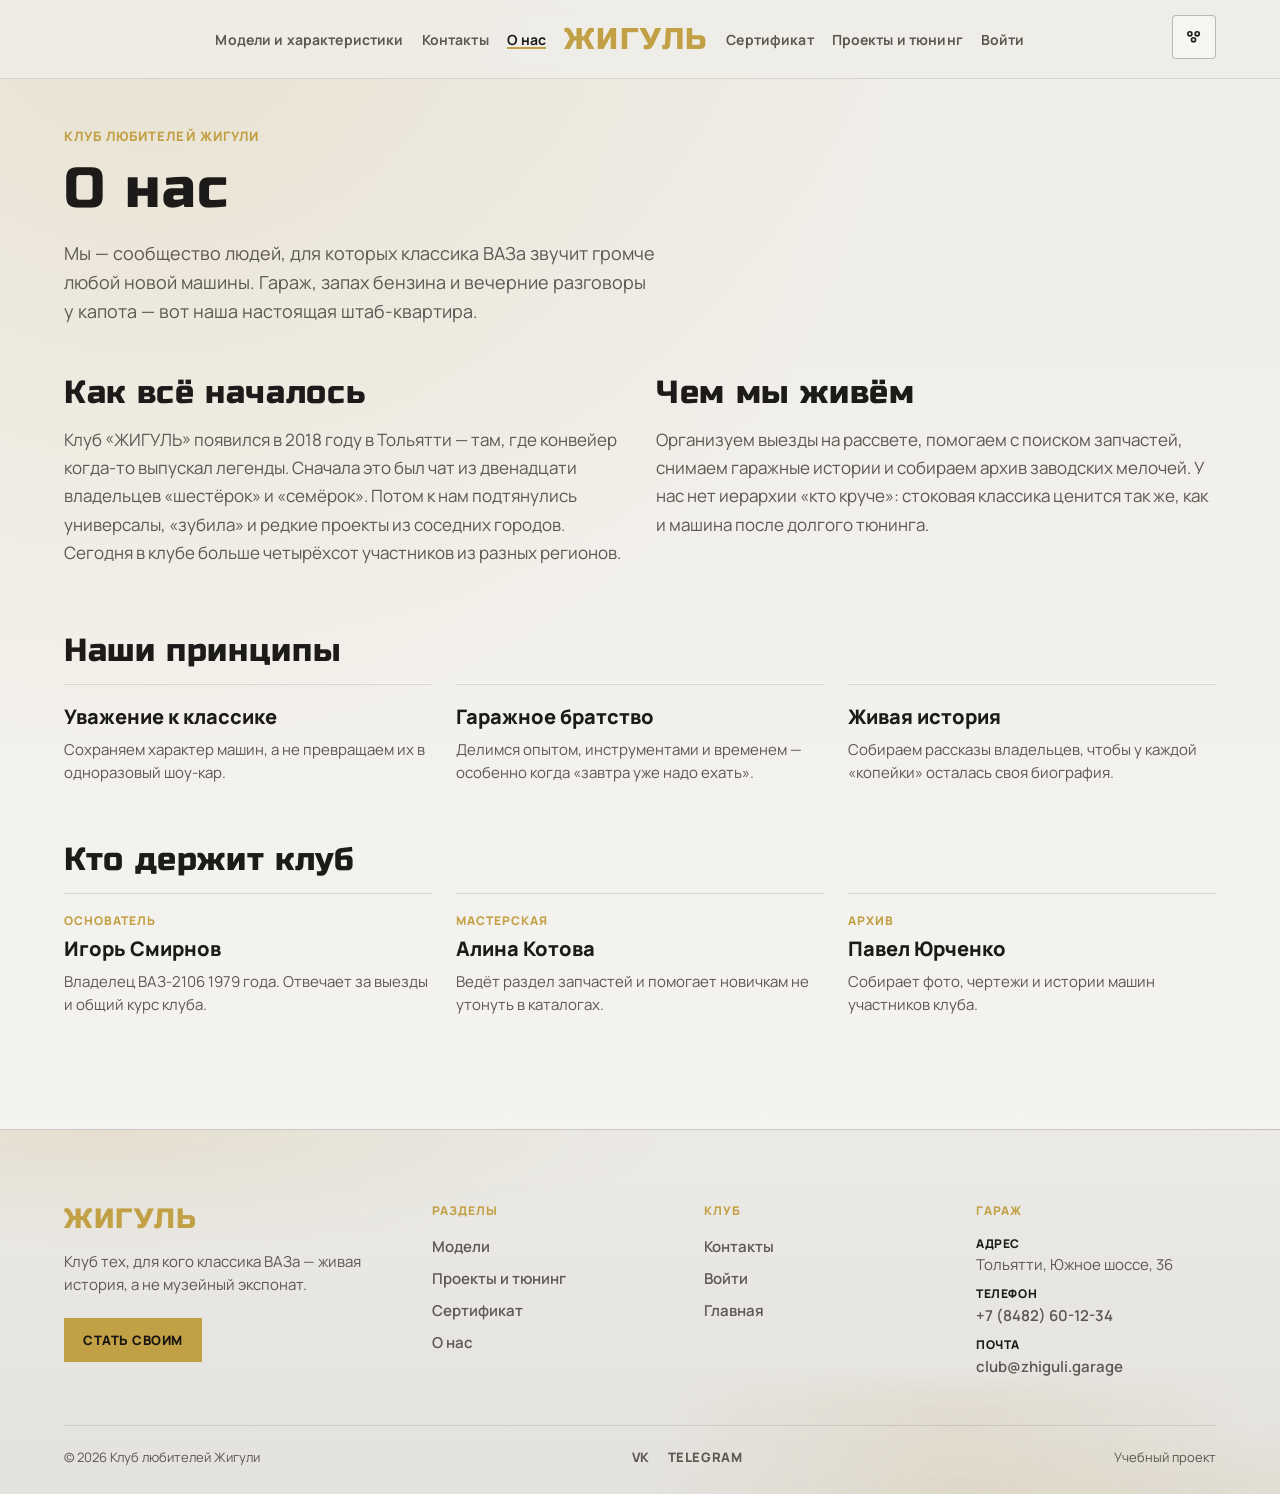
==== commit 62abacda: "Add UX search, smart auth links, to-top, and multi-theme picker." ====
--- a/html/about.html
+++ b/html/about.html
@@ -23,7 +23,9 @@
                 <a href="./main.html" class="header__logo">ЖИГУЛЬ</a>
                 <a href="./certificate.html" class="header__link">Сертификат</a>
                 <a href="./projects.html" class="header__link">Проекты и тюнинг</a>
-                <a href="../backend/profile.php" class="header__link">Профиль</a>
+                <a href="../backend/login.php" class="header__link" data-auth="profile"
+                    data-auth-guest="../backend/login.php" data-auth-user="../backend/profile.php"
+                    data-auth-guest-label="Войти" data-auth-user-label="Профиль">Войти</a>
             </nav>
             <button type="button" class="header__theme" id="themeBtn" aria-label="Сменить тему"></button>
         </div>
@@ -121,7 +123,7 @@
                         Клуб тех, для кого классика ВАЗа — живая история,
                         а не музейный экспонат.
                     </p>
-                    <a href="../backend/profile.php" class="footer__cta">Стать своим</a>
+                    <a href="../backend/register.php" class="footer__cta" data-auth="join" data-auth-guest="../backend/register.php" data-auth-user="../backend/profile.php" data-auth-guest-label="Стать своим" data-auth-user-label="Открыть профиль">Стать своим</a>
                 </div>
 
                 <div class="footer__col">
@@ -138,7 +140,7 @@
                     <p class="footer__col-title">Клуб</p>
                     <ul class="footer__list">
                         <li><a href="./contacts.html">Контакты</a></li>
-                        <li><a href="../backend/profile.php">Профиль</a></li>
+                        <li><a href="../backend/login.php" data-auth="profile" data-auth-guest="../backend/login.php" data-auth-user="../backend/profile.php" data-auth-guest-label="Войти" data-auth-user-label="Профиль">Войти</a></li>
                         <li><a href="./main.html">Главная</a></li>
                     </ul>
                 </div>
@@ -174,7 +176,15 @@
         <div class="footer__glow" aria-hidden="true"></div>
     </footer>
 
+    <button type="button" class="to-top" id="toTop" aria-label="Наверх" hidden>
+        <svg class="to-top__icon" viewBox="0 0 24 24" aria-hidden="true" focusable="false">
+            <path d="M12 5l7 7h-4v7h-6v-7H5l7-7z" />
+        </svg>
+    </button>
+
     <script src="../js/theme.js"></script>
+    <script src="../js/auth-nav.js"></script>
+    <script src="../js/to-top.js"></script>
 </body>
 
 </html>
--- a/css/style.css
+++ b/css/style.css
@@ -1,4 +1,6 @@
-:root {
+:root,
+body.theme--light,
+body[data-theme="light"] {
     --bg: #efede8;
     --bg-elevated: #f7f5f1;
     --text: #1c1b19;
@@ -7,13 +9,19 @@
     --accent-strong: #a8862f;
     --line: rgba(28, 27, 25, 0.12);
     --header-bg: rgba(239, 237, 232, 0.92);
+    --accent-glow: rgba(194, 160, 69, 0.14);
+    --footer-glow: rgba(194, 160, 69, 0.08);
+    --theme-btn-border: rgba(28, 27, 25, 0.28);
+    --theme-btn-bg: var(--bg-elevated);
+    --theme-btn-icon: #1c1b19;
     --font-display: "Russo One", sans-serif;
     --font-body: "Manrope", sans-serif;
     --shadow: 0 18px 40px rgba(0, 0, 0, 0.22);
     --radius: 4px;
 }
 
-body.theme--dark {
+body.theme--dark,
+body[data-theme="dark"] {
     --bg: #141312;
     --bg-elevated: #1d1c1a;
     --text: #f2efe8;
@@ -22,6 +30,65 @@
     --accent-strong: #e0c15c;
     --line: rgba(242, 239, 232, 0.12);
     --header-bg: rgba(20, 19, 18, 0.86);
+    --accent-glow: rgba(212, 175, 55, 0.16);
+    --footer-glow: rgba(212, 175, 55, 0.07);
+    --theme-btn-border: #d4af37;
+    --theme-btn-bg: #3a3428;
+    --theme-btn-icon: #f2efe8;
+}
+
+/* Масло, металл и тёплый янтарь — вечерний бокс */
+body.theme--garage,
+body[data-theme="garage"] {
+    --bg: #1a1c16;
+    --bg-elevated: #24271e;
+    --text: #e8e6d9;
+    --text-muted: #a8a792;
+    --accent: #c4a35a;
+    --accent-strong: #dfc07a;
+    --line: rgba(232, 230, 217, 0.12);
+    --header-bg: rgba(26, 28, 22, 0.9);
+    --accent-glow: rgba(196, 163, 90, 0.16);
+    --footer-glow: rgba(196, 163, 90, 0.08);
+    --theme-btn-border: #c4a35a;
+    --theme-btn-bg: #323628;
+    --theme-btn-icon: #e8e6d9;
+}
+
+/* Асфальт и красный акцент — выезд / трасса */
+body.theme--racing,
+body[data-theme="racing"] {
+    --bg: #121214;
+    --bg-elevated: #1c1c20;
+    --text: #f3f1ef;
+    --text-muted: #a9a6a1;
+    --accent: #d64545;
+    --accent-strong: #ef6b6b;
+    --line: rgba(243, 241, 239, 0.12);
+    --header-bg: rgba(18, 18, 20, 0.9);
+    --accent-glow: rgba(214, 69, 69, 0.16);
+    --footer-glow: rgba(214, 69, 69, 0.08);
+    --theme-btn-border: #d64545;
+    --theme-btn-bg: #2a1f1f;
+    --theme-btn-icon: #f3f1ef;
+}
+
+/* Холодный металл — зимний гараж */
+body.theme--frost,
+body[data-theme="frost"] {
+    --bg: #e7eef3;
+    --bg-elevated: #f3f7fa;
+    --text: #1a242c;
+    --text-muted: #5a6b76;
+    --accent: #3f7f9c;
+    --accent-strong: #2f6780;
+    --line: rgba(26, 36, 44, 0.12);
+    --header-bg: rgba(231, 238, 243, 0.92);
+    --accent-glow: rgba(63, 127, 156, 0.14);
+    --footer-glow: rgba(63, 127, 156, 0.08);
+    --theme-btn-border: rgba(26, 36, 44, 0.28);
+    --theme-btn-bg: var(--bg-elevated);
+    --theme-btn-icon: #1a242c;
 }
 
 * {
@@ -37,7 +104,7 @@
     font-family: var(--font-body);
     color: var(--text);
     background:
-        radial-gradient(circle at 12% 0%, rgba(194, 160, 69, 0.07), transparent 40%),
+        radial-gradient(circle at 12% 0%, var(--accent-glow), transparent 40%),
         linear-gradient(180deg, var(--bg) 0%, var(--bg-elevated) 100%);
     min-height: 100vh;
     transition: background-color 0.25s ease, color 0.25s ease;
@@ -123,40 +190,86 @@
     box-shadow: inset 0 -2px 0 var(--accent);
 }
 
-.header__theme {
+.theme-switch {
     position: absolute;
     right: 24px;
     top: 50%;
     transform: translateY(-50%);
+    z-index: 40;
+}
+
+.header__theme {
     width: 44px;
     height: 44px;
     padding: 0;
-    border: 1px solid rgba(28, 27, 25, 0.28);
+    border: 1px solid var(--theme-btn-border);
     border-radius: var(--radius);
-    background-color: var(--bg-elevated);
-    background-image: url("data:image/svg+xml,%3Csvg xmlns='http://www.w3.org/2000/svg' viewBox='0 0 24 24' fill='none' stroke='%231c1b19' stroke-width='1.8' stroke-linecap='round' stroke-linejoin='round'%3E%3Ccircle cx='12' cy='12' r='4'/%3E%3Cpath d='M12 2v2M12 20v2M4.9 4.9l1.4 1.4M17.7 17.7l1.4 1.4M2 12h2M20 12h2M4.9 19.1l1.4-1.4M17.7 6.3l1.4-1.4'/%3E%3C/svg%3E");
+    background-color: var(--theme-btn-bg);
+    background-image: url("data:image/svg+xml,%3Csvg xmlns='http://www.w3.org/2000/svg' viewBox='0 0 24 24' fill='none' stroke='%231c1b19' stroke-width='1.8' stroke-linecap='round' stroke-linejoin='round'%3E%3Ccircle cx='7.5' cy='8.5' r='2.2'/%3E%3Ccircle cx='15.5' cy='8.5' r='2.2'/%3E%3Ccircle cx='11.5' cy='15' r='2.2'/%3E%3C/svg%3E");
     background-size: 22px 22px;
     background-repeat: no-repeat;
     background-position: center;
     cursor: pointer;
-    transition: border-color 0.2s ease, transform 0.2s ease, background-color 0.2s ease, background-image 0.2s ease;
-}
-
-.header__theme:hover {
+    transition: border-color 0.2s ease, transform 0.2s ease, background-color 0.2s ease, box-shadow 0.2s ease;
+}
+
+.header__theme:hover,
+.theme-switch--open .header__theme {
     border-color: var(--accent);
-    transform: translateY(-50%) scale(1.04);
-}
-
-body.theme--dark .header__theme {
-    border-color: #d4af37;
-    background-color: #3a3428;
-    background-image: url("data:image/svg+xml,%3Csvg xmlns='http://www.w3.org/2000/svg' viewBox='0 0 24 24' fill='none' stroke='%23f2efe8' stroke-width='2' stroke-linecap='round' stroke-linejoin='round'%3E%3Cpath d='M21 14.5A8.5 8.5 0 1 1 9.5 3a7 7 0 0 0 11.5 11.5z'/%3E%3C/svg%3E");
-    box-shadow: 0 0 0 2px rgba(212, 175, 55, 0.25);
-}
-
-body.theme--dark .header__theme:hover {
-    border-color: #e0c15c;
-    background-color: #4a4232;
+    transform: scale(1.04);
+    box-shadow: 0 0 0 2px color-mix(in srgb, var(--accent) 28%, transparent);
+}
+
+body:is(.theme--dark, .theme--garage, .theme--racing, [data-theme="dark"], [data-theme="garage"], [data-theme="racing"]) .header__theme {
+    background-image: url("data:image/svg+xml,%3Csvg xmlns='http://www.w3.org/2000/svg' viewBox='0 0 24 24' fill='none' stroke='%23f2efe8' stroke-width='1.8' stroke-linecap='round' stroke-linejoin='round'%3E%3Ccircle cx='7.5' cy='8.5' r='2.2'/%3E%3Ccircle cx='15.5' cy='8.5' r='2.2'/%3E%3Ccircle cx='11.5' cy='15' r='2.2'/%3E%3C/svg%3E");
+}
+
+.theme-switch__menu {
+    position: absolute;
+    top: calc(100% + 10px);
+    right: 0;
+    min-width: 168px;
+    margin: 0;
+    padding: 8px;
+    list-style: none;
+    border: 1px solid var(--line);
+    border-radius: var(--radius);
+    background: var(--bg-elevated);
+    box-shadow: var(--shadow);
+}
+
+.theme-switch__option {
+    display: flex;
+    align-items: center;
+    gap: 10px;
+    width: 100%;
+    min-height: 40px;
+    padding: 0 10px;
+    border: 0;
+    border-radius: var(--radius);
+    background: transparent;
+    color: var(--text);
+    font: inherit;
+    font-size: 14px;
+    font-weight: 700;
+    text-align: left;
+    cursor: pointer;
+    transition: background-color 0.15s ease, color 0.15s ease;
+}
+
+.theme-switch__option:hover,
+.theme-switch__option--active {
+    background: color-mix(in srgb, var(--accent) 16%, transparent);
+    color: var(--text);
+}
+
+.theme-switch__swatch {
+    width: 14px;
+    height: 14px;
+    border-radius: 50%;
+    background: var(--swatch, var(--accent));
+    box-shadow: inset 0 0 0 1px rgba(0, 0, 0, 0.18);
+    flex-shrink: 0;
 }
 
 
@@ -511,7 +624,7 @@
     border-top: 1px solid var(--line);
     border-bottom: 1px solid var(--line);
     background:
-        linear-gradient(90deg, rgba(194, 160, 69, 0.1), transparent 58%);
+        linear-gradient(90deg, var(--accent-glow), transparent 58%);
 }
 
 .join__copy {
@@ -624,6 +737,44 @@
 
 
 
+.to-top {
+    position: fixed;
+    right: 24px;
+    bottom: 24px;
+    z-index: 30;
+    width: 48px;
+    height: 48px;
+    padding: 0;
+    border: 1px solid var(--accent);
+    border-radius: var(--radius);
+    background: var(--accent);
+    color: #17150f;
+    cursor: pointer;
+    opacity: 0;
+    visibility: hidden;
+    pointer-events: none;
+    transform: translateY(8px);
+    transition: opacity 0.2s ease, transform 0.2s ease, visibility 0.2s ease, background-color 0.2s ease, color 0.2s ease;
+}
+
+.to-top--visible {
+    opacity: 1;
+    visibility: visible;
+    pointer-events: auto;
+    transform: translateY(0);
+}
+
+.to-top:hover {
+    background: transparent;
+    color: var(--text);
+}
+
+.to-top__icon {
+    width: 22px;
+    height: 22px;
+    fill: currentColor;
+}
+
 .footer {
     position: relative;
     margin-top: 24px;
@@ -631,15 +782,15 @@
     border-top: 1px solid var(--line);
     overflow: hidden;
     background:
-        radial-gradient(ellipse 80% 60% at 8% 0%, rgba(194, 160, 69, 0.14), transparent 55%),
-        radial-gradient(ellipse 50% 40% at 100% 100%, rgba(194, 160, 69, 0.08), transparent 50%),
+        radial-gradient(ellipse 80% 60% at 8% 0%, var(--accent-glow), transparent 55%),
+        radial-gradient(ellipse 50% 40% at 100% 100%, var(--footer-glow), transparent 50%),
         linear-gradient(180deg, rgba(0, 0, 0, 0.04), rgba(0, 0, 0, 0.08));
 }
 
-body.theme--dark .footer {
+body:is(.theme--dark, .theme--garage, .theme--racing, [data-theme="dark"], [data-theme="garage"], [data-theme="racing"]) .footer {
     background:
-        radial-gradient(ellipse 80% 60% at 8% 0%, rgba(212, 175, 55, 0.16), transparent 55%),
-        radial-gradient(ellipse 50% 40% at 100% 100%, rgba(212, 175, 55, 0.07), transparent 50%),
+        radial-gradient(ellipse 80% 60% at 8% 0%, var(--accent-glow), transparent 55%),
+        radial-gradient(ellipse 50% 40% at 100% 100%, var(--footer-glow), transparent 50%),
         linear-gradient(180deg, rgba(255, 255, 255, 0.02), rgba(0, 0, 0, 0.35));
 }
 
@@ -649,7 +800,7 @@
     height: 70%;
     pointer-events: none;
     background:
-        radial-gradient(circle, rgba(194, 160, 69, 0.18), transparent 65%);
+        radial-gradient(circle, var(--accent-glow), transparent 65%);
     filter: blur(8px);
 }
 
@@ -822,7 +973,7 @@
         flex-direction: column;
         align-items: flex-start;
         background:
-            linear-gradient(180deg, rgba(194, 160, 69, 0.1), transparent 78%);
+            linear-gradient(180deg, var(--accent-glow), transparent 78%);
     }
 
     .footer {
@@ -858,13 +1009,14 @@
         font-size: 24px;
     }
 
-    .header__theme {
+    .theme-switch {
         right: 16px;
         top: 22px;
         transform: none;
     }
 
-    .header__theme:hover {
+    .header__theme:hover,
+    .theme-switch--open .header__theme {
         transform: scale(1.04);
     }
 
@@ -890,6 +1042,11 @@
 
     .footer__cta {
         width: 100%;
+    }
+
+    .to-top {
+        right: 16px;
+        bottom: 16px;
     }
 }
 
--- a/css/pages.css
+++ b/css/pages.css
@@ -224,11 +224,11 @@
     font-weight: 700;
 }
 
-body.theme--dark .feedback__error {
+body:is(.theme--dark, .theme--garage, .theme--racing, [data-theme="dark"], [data-theme="garage"], [data-theme="racing"]) .feedback__error {
     color: #ff7b7b;
 }
 
-body.theme--dark .feedback__success {
+body:is(.theme--dark, .theme--garage, .theme--racing, [data-theme="dark"], [data-theme="garage"], [data-theme="racing"]) .feedback__success {
     color: #7dcea0;
 }
 
@@ -251,6 +251,75 @@
     background: transparent;
     color: var(--text);
     transform: translateY(-1px);
+}
+
+.catalog-tools {
+    padding: 8px 0 20px;
+}
+
+.catalog-tools__inner {
+    display: grid;
+    grid-template-columns: minmax(0, 1.4fr) repeat(2, minmax(140px, 0.7fr));
+    gap: 14px 16px;
+    align-items: end;
+}
+
+.catalog-tools__label,
+.projects-search__label {
+    display: block;
+    margin-bottom: 8px;
+    font-size: 12px;
+    font-weight: 800;
+    letter-spacing: 0.06em;
+    text-transform: uppercase;
+    color: var(--accent);
+}
+
+.catalog-tools__input,
+.catalog-tools__select,
+.projects-search__input {
+    width: 100%;
+    min-height: 46px;
+    padding: 12px 14px;
+    border: 1px solid var(--line);
+    border-radius: var(--radius);
+    background: transparent;
+    color: var(--text);
+    font: inherit;
+    transition: border-color 0.2s ease;
+}
+
+.catalog-tools__select {
+    cursor: pointer;
+    appearance: none;
+    background-image:
+        linear-gradient(45deg, transparent 50%, var(--text-muted) 50%),
+        linear-gradient(135deg, var(--text-muted) 50%, transparent 50%);
+    background-position:
+        calc(100% - 18px) calc(50% - 3px),
+        calc(100% - 12px) calc(50% - 3px);
+    background-size: 6px 6px, 6px 6px;
+    background-repeat: no-repeat;
+    padding-right: 36px;
+}
+
+.catalog-tools__input:focus,
+.catalog-tools__select:focus,
+.projects-search__input:focus {
+    outline: none;
+    border-color: var(--accent);
+}
+
+.catalog-tools__empty {
+    margin: 16px 0 0;
+    font-size: 15px;
+    font-weight: 600;
+    color: var(--text-muted);
+}
+
+.projects-search {
+    display: block;
+    margin-bottom: 18px;
 }
 
 .catalog-nav {
@@ -645,6 +714,10 @@
     .spec__grid {
         grid-template-columns: 1fr;
     }
+
+    .catalog-tools__inner {
+        grid-template-columns: 1fr;
+    }
 }
 
 @media (prefers-reduced-motion: reduce) {
